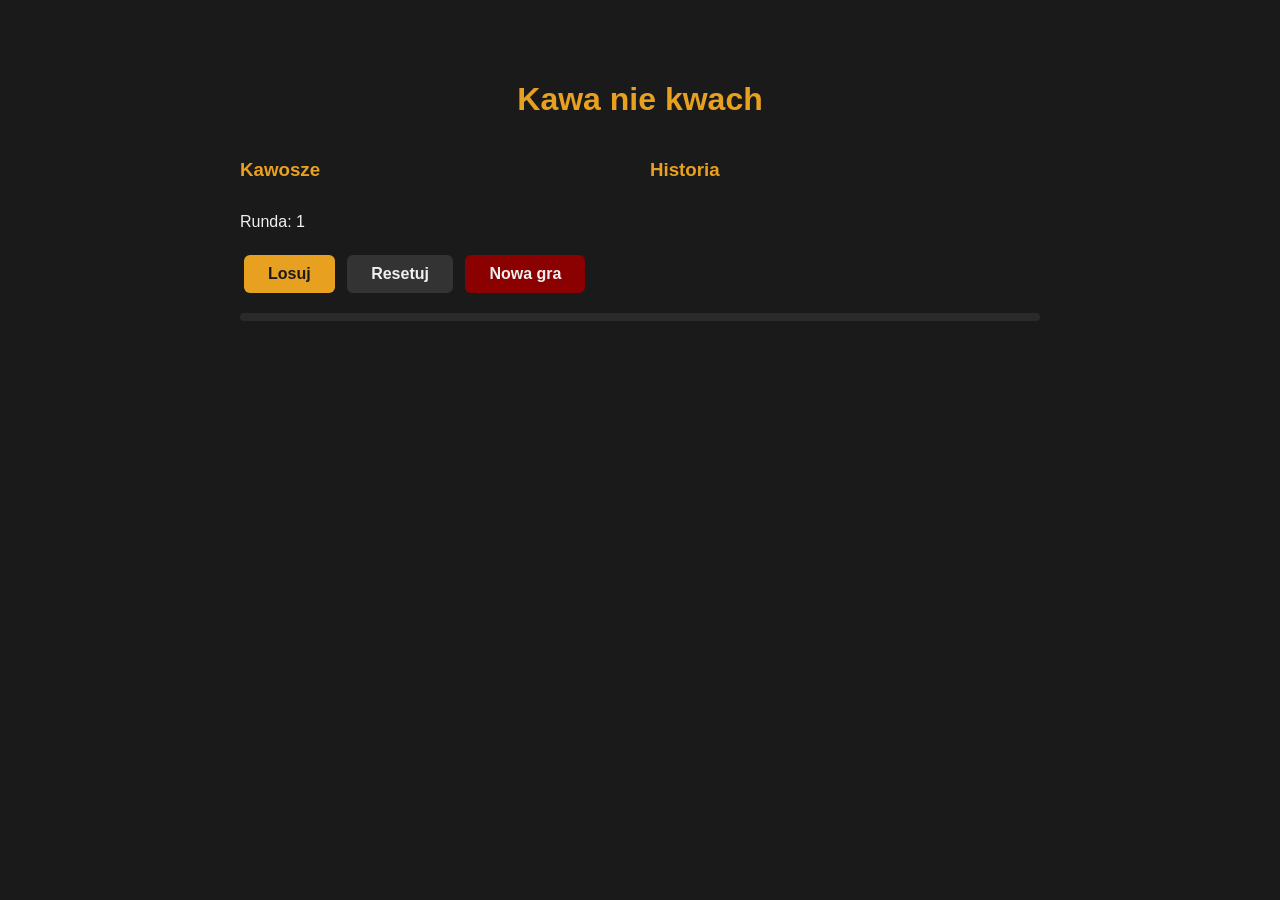
==== index.html @ 05e3873a "Add files via upload" ====
<!DOCTYPE html>
<html>

<head>
    <link rel="stylesheet" href="style.css">
    <title>Akcja kawowa</title>
</head>

<body>
    <h1>Kawa nie kwach</h1>
 <div id="kontener">
    <div>
        <h3>Kawosze</h3>
        <ul id="lista"></ul>
    </div>
    <div>
        <h3>Historia</h3>
        <div id="historia"></div>
    </div>
</div>
    <p id="runda">Runda: 1</p>
    <button id="losuj">Losuj</button>
    <button id="resetuj">Resetuj</button>
    <button id="nowa-gra">Nowa gra</button>
    <div id="pasek-container">
        <div id="pasek"></div>
    </div>
    <p id="wynik"></p>
    <script src="app.js"></script>
</body>

</html>
---- style.css ----
.wylosowany {
    color: gray;
    text-decoration: line-through;
}

body {
    background-color: #1a1a1a;
    color: #f0f0f0;
    font-family: Arial, sans-serif;
    max-width: 800px;
    margin: 40px auto;
    padding: 20px;
}

h1 {
    color: #e8a020;
    font-size: 2em;
    text-align: center;
}

ul {
    list-style: none;
    padding: 0;
}

li {
    padding: 8px 12px;
    margin: 4px 0;
    background-color: #2a2a2a;
    border-radius: 6px;
    display: flex;
    justify-content: space-between;
    align-items: center;
}

.wylosowany {
    color: #555;
    text-decoration: line-through;
}

button {
    padding: 10px 24px;
    margin: 8px 4px;
    border: none;
    border-radius: 6px;
    cursor: pointer;
    font-size: 1em;
    font-weight: bold;
}

#losuj {
    background-color: #e8a020;
    color: #1a1a1a;
}

#resetuj {
    background-color: #333;
    color: #f0f0f0;
}

#wynik {
    font-size: 1.8em;
    font-weight: bold;
    text-align: center;
    color: #e8a020;
    margin-top: 20px;
    min-height: 50px;
}

#pasek-container {
    background-color: #2a2a2a;
    border-radius: 6px;
    height: 8px;
    margin: 12px 0;
    overflow: hidden;
}

#pasek {
    height: 100%;
    width: 0%;
    background-color: #e8a020;
    transition: width 3s linear;
}

.urlop {
    color: #888;
    font-style: italic;
}

.btn-urlop {
    float: right;
    padding: 2px 8px;
    font-size: 0.8em;
    background-color: #333;
    color: #f0f0f0;
    border: none;
    border-radius: 4px;
    cursor: pointer;
}

#kontener {
    display: flex;
    gap: 20px;
    align-items: flex-start;
}

#kontener > div {
    flex: 1;
}

h3 {
    color: #e8a020;
    margin-bottom: 8px;
}

#nowa-gra {
    background-color: #8B0000;
    color: #f0f0f0;
}
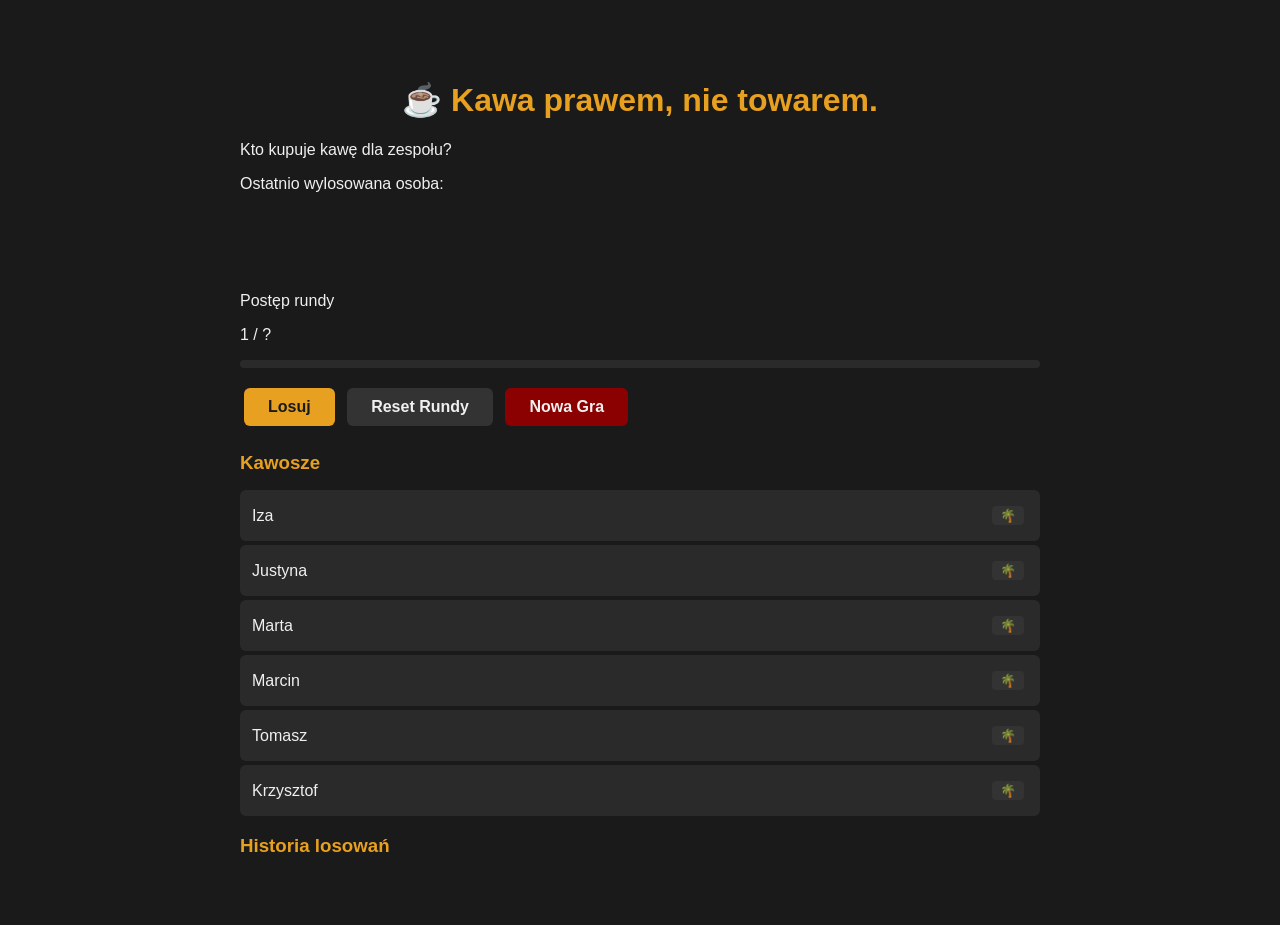
==== commit a25638c3: "Refactor index.html structure and content" ====
--- a/index.html
+++ b/index.html
@@ -1,32 +1,60 @@
 <!DOCTYPE html>
-<html>
-
+<html lang="pl">
 <head>
+    <meta charset="UTF-8">
+    <meta name="viewport" content="width=device-width, initial-scale=1.0">
     <link rel="stylesheet" href="style.css">
     <title>Akcja kawowa</title>
 </head>
+<body>
 
-<body>
-    <h1>Kawa nie kwach</h1>
- <div id="kontener">
-    <div>
-        <h3>Kawosze</h3>
-        <ul id="lista"></ul>
-    </div>
-    <div>
-        <h3>Historia</h3>
-        <div id="historia"></div>
-    </div>
-</div>
-    <p id="runda">Runda: 1</p>
-    <button id="losuj">Losuj</button>
-    <button id="resetuj">Resetuj</button>
-    <button id="nowa-gra">Nowa gra</button>
-    <div id="pasek-container">
-        <div id="pasek"></div>
-    </div>
-    <p id="wynik"></p>
+    <header>
+        <h1>☕ Kawa prawem, nie towarem.</h1>
+        <p>Kto kupuje kawę dla zespołu?</p>
+    </header>
+
+    <main>
+
+        <div id="gora">
+
+            <div class="karta" id="karta-wynik">
+                <p>Ostatnio wylosowana osoba:</p>
+                <div id="avatar"></div>
+                <p id="wynik"></p>
+            </div>
+
+            <div class="karta" id="karta-runda">
+                <p>Postęp rundy</p>
+                <p id="runda">1 / ?</p>
+                <div id="pasek-container">
+                    <div id="pasek"></div>
+                </div>
+            </div>
+
+        </div>
+
+        <div id="przyciski">
+            <button id="losuj">Losuj</button>
+            <button id="resetuj">Reset Rundy</button>
+            <button id="nowa-gra">Nowa Gra</button>
+        </div>
+
+        <div id="dol">
+
+            <div class="karta" id="karta-lista">
+                <h3>Kawosze</h3>
+                <ul id="lista"></ul>
+            </div>
+
+            <div class="karta" id="karta-historia">
+                <h3>Historia losowań</h3>
+                <div id="historia"></div>
+            </div>
+
+        </div>
+
+    </main>
+
     <script src="app.js"></script>
 </body>
-
-</html>+</html>
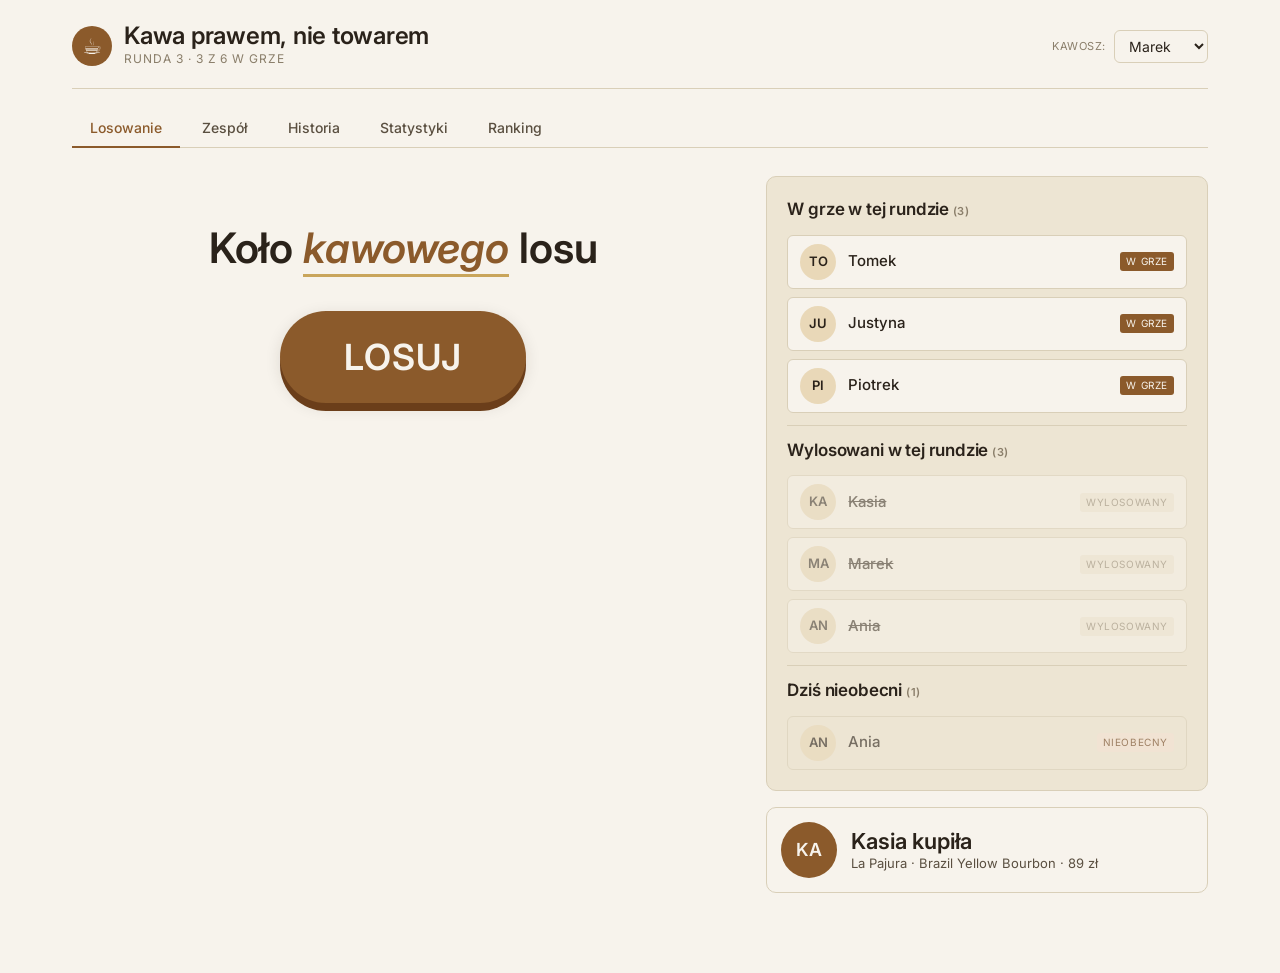
==== commit 300b1649: "zmiana nazwy pliku index." ====
--- a/index.html
+++ b/index.html
@@ -1,60 +1,21 @@
-<!DOCTYPE html>
-<html lang="pl">
-<head>
-    <meta charset="UTF-8">
-    <meta name="viewport" content="width=device-width, initial-scale=1.0">
-    <link rel="stylesheet" href="style.css">
-    <title>Akcja kawowa</title>
-</head>
-<body>
-
-    <header>
-        <h1>☕ Kawa prawem, nie towarem.</h1>
-        <p>Kto kupuje kawę dla zespołu?</p>
-    </header>
-
-    <main>
-
-        <div id="gora">
-
-            <div class="karta" id="karta-wynik">
-                <p>Ostatnio wylosowana osoba:</p>
-                <div id="avatar"></div>
-                <p id="wynik"></p>
-            </div>
-
-            <div class="karta" id="karta-runda">
-                <p>Postęp rundy</p>
-                <p id="runda">1 / ?</p>
-                <div id="pasek-container">
-                    <div id="pasek"></div>
-                </div>
-            </div>
-
-        </div>
-
-        <div id="przyciski">
-            <button id="losuj">Losuj</button>
-            <button id="resetuj">Reset Rundy</button>
-            <button id="nowa-gra">Nowa Gra</button>
-        </div>
-
-        <div id="dol">
-
-            <div class="karta" id="karta-lista">
-                <h3>Kawosze</h3>
-                <ul id="lista"></ul>
-            </div>
-
-            <div class="karta" id="karta-historia">
-                <h3>Historia losowań</h3>
-                <div id="historia"></div>
-            </div>
-
-        </div>
-
-    </main>
-
-    <script src="app.js"></script>
-</body>
-</html>
+<!DOCTYPE html>
+<html lang="pl">
+<head>
+<meta charset="UTF-8">
+<meta name="viewport" content="width=device-width, initial-scale=1">
+<title>Akcja Kawowa</title>
+<link rel="preconnect" href="https://fonts.googleapis.com">
+<link rel="preconnect" href="https://fonts.gstatic.com" crossorigin>
+<link href="https://fonts.googleapis.com/css2?family=Inter:wght@400;500;600;700&display=swap" rel="stylesheet">
+<link rel="stylesheet" href="style.css">
+</head>
+<body>
+  <div id="app" class="app">
+    <div style="padding:60px; text-align:center; color:var(--ink-soft)">ładuję...</div>
+  </div>
+  <script src="app.js"></script>
+</body>
+</html>
+
+<style id="__om-edit-overrides">
+</style>
--- a/style.css
+++ b/style.css
@@ -1,119 +1,592 @@
-.wylosowany {
-    color: gray;
-    text-decoration: line-through;
-}
-
-body {
-    background-color: #1a1a1a;
-    color: #f0f0f0;
-    font-family: Arial, sans-serif;
-    max-width: 800px;
-    margin: 40px auto;
-    padding: 20px;
-}
-
-h1 {
-    color: #e8a020;
-    font-size: 2em;
-    text-align: center;
-}
-
-ul {
-    list-style: none;
-    padding: 0;
-}
-
-li {
-    padding: 8px 12px;
-    margin: 4px 0;
-    background-color: #2a2a2a;
-    border-radius: 6px;
-    display: flex;
-    justify-content: space-between;
-    align-items: center;
-}
-
-.wylosowany {
-    color: #555;
-    text-decoration: line-through;
-}
-
-button {
-    padding: 10px 24px;
-    margin: 8px 4px;
-    border: none;
-    border-radius: 6px;
-    cursor: pointer;
-    font-size: 1em;
-    font-weight: bold;
-}
-
-#losuj {
-    background-color: #e8a020;
-    color: #1a1a1a;
-}
-
-#resetuj {
-    background-color: #333;
-    color: #f0f0f0;
-}
-
-#wynik {
-    font-size: 1.8em;
-    font-weight: bold;
-    text-align: center;
-    color: #e8a020;
-    margin-top: 20px;
-    min-height: 50px;
-}
-
-#pasek-container {
-    background-color: #2a2a2a;
-    border-radius: 6px;
-    height: 8px;
-    margin: 12px 0;
-    overflow: hidden;
-}
-
-#pasek {
-    height: 100%;
-    width: 0%;
-    background-color: #e8a020;
-    transition: width 3s linear;
-}
-
-.urlop {
-    color: #888;
-    font-style: italic;
-}
-
-.btn-urlop {
-    float: right;
-    padding: 2px 8px;
-    font-size: 0.8em;
-    background-color: #333;
-    color: #f0f0f0;
-    border: none;
-    border-radius: 4px;
-    cursor: pointer;
-}
-
-#kontener {
-    display: flex;
-    gap: 20px;
-    align-items: flex-start;
-}
-
-#kontener > div {
-    flex: 1;
-}
-
-h3 {
-    color: #e8a020;
-    margin-bottom: 8px;
-}
-
-#nowa-gra {
-    background-color: #8B0000;
-    color: #f0f0f0;
-}+/* ============================================================
+   AKCJA KAWOWA — style.css
+   Hi-fi: ciepły kawowy klimat, ale czytelny i biurowy.
+   Komentarze po polsku — możesz tu eksperymentować.
+   ============================================================ */
+
+/* ---------- 1. ZMIENNE (kolory, fonty) ---------- */
+/* Definiujemy raz, używamy wszędzie. Łatwo zmienić motyw. */
+:root {
+  /* paleta — ciepłe brązy + neutralne tła */
+  --paper:     #f7f3ec;   /* tło strony */
+  --paper-2:   #ede5d3;   /* tło kart */
+  --line:      #d9cfb8;   /* linie i obramowania */
+  --ink:       #2a221a;   /* główny tekst */
+  --ink-2:     #5a4f40;   /* drugorzędny tekst */
+  --ink-soft:  #8a7e6a;   /* podpisy, mono */
+  --coffee:    #8b5a2b;   /* akcent — espresso */
+  --coffee-2:  #6b3e1a;   /* ciemniejszy akcent */
+  --cream:     #e9d8b8;   /* miękki akcent */
+  --gold:      #c9a55b;   /* podkreślenia, medale */
+  --danger:    #b54b3a;   /* niebezpieczeństwo / out */
+
+  --shadow-1: 0 1px 2px rgba(42,34,26,0.08);
+  --shadow-2: 0 4px 16px rgba(42,34,26,0.12);
+  --shadow-3: 0 12px 40px rgba(42,34,26,0.18);
+  --radius:   10px;
+}
+
+/* ---------- 2. RESET I PODSTAWY ---------- */
+* { box-sizing: border-box; }
+html, body { margin: 0; padding: 0; }
+
+body {
+  font-family: 'Inter', system-ui, -apple-system, sans-serif;
+  font-size: 15px;
+  color: var(--ink);
+  background: var(--paper);
+  line-height: 1.5;
+  min-height: 100vh;
+}
+
+h1, h2, h3 { margin: 0; font-family: 'Inter', system-ui, sans-serif; font-weight: 600; letter-spacing: -0.01em; }
+h1 { font-size: 32px; }
+h2 { font-size: 22px; }
+h3 { font-size: 17px; }
+
+button { font-family: inherit; cursor: pointer; }
+
+/* ---------- 3. LAYOUT GŁÓWNY ---------- */
+.app {
+  max-width: 1200px;
+  margin: 0 auto;
+  padding: 24px 32px 80px;
+}
+
+/* nagłówek */
+.topbar {
+  display: flex;
+  justify-content: space-between;
+  align-items: center;
+  padding-bottom: 20px;
+  border-bottom: 1px solid var(--line);
+  margin-bottom: 20px;
+}
+.brand {
+  display: flex;
+  align-items: center;
+  gap: 12px;
+}
+.brand-logo {
+  width: 40px; height: 40px;
+  background: var(--coffee);
+  color: var(--paper);
+  border-radius: 50%;
+  display: flex; align-items: center; justify-content: center;
+  font-size: 22px;
+}
+.brand-text h1 { font-size: 24px; line-height: 1; }
+.brand-text .subtitle {
+  font-size: 12px;
+  color: var(--ink-soft);
+  text-transform: uppercase;
+  letter-spacing: 0.08em;
+  margin-top: 2px;
+}
+
+/* kto teraz korzysta — zamiast logowania */
+.who-am-i {
+  display: flex;
+  align-items: center;
+  gap: 8px;
+}
+.who-am-i select {
+  font-family: inherit;
+  font-size: 14px;
+  padding: 6px 10px;
+  border: 1px solid var(--line);
+  border-radius: 6px;
+  background: var(--paper);
+  color: var(--ink);
+}
+.who-am-i .label {
+  font-size: 11px;
+  color: var(--ink-soft);
+  text-transform: uppercase;
+  letter-spacing: 0.05em;
+}
+
+/* zakładki */
+.tabs {
+  display: flex;
+  gap: 4px;
+  border-bottom: 1px solid var(--line);
+  margin-bottom: 28px;
+}
+.tab {
+  padding: 10px 18px;
+  font-size: 14px;
+  font-weight: 500;
+  color: var(--ink-2);
+  background: transparent;
+  border: none;
+  border-bottom: 2px solid transparent;
+  margin-bottom: -1px;
+  cursor: pointer;
+  transition: color 0.15s, border-color 0.15s;
+}
+.tab:hover { color: var(--coffee); }
+.tab.active {
+  color: var(--coffee);
+  border-bottom-color: var(--coffee);
+}
+
+/* ---------- 4. KOMPONENTY OGÓLNE ---------- */
+.card {
+  background: var(--paper-2);
+  border: 1px solid var(--line);
+  border-radius: var(--radius);
+  padding: 20px;
+}
+.card-bare {
+  background: transparent;
+  border: 1px solid var(--line);
+  border-radius: var(--radius);
+  padding: 16px;
+}
+.mono {
+  font-family: 'Inter', system-ui, sans-serif;
+  font-size: 11px;
+  color: var(--ink-soft);
+  text-transform: uppercase;
+  letter-spacing: 0.06em;
+}
+.divider { height: 1px; background: var(--line); margin: 12px 0; border: none; }
+
+.btn {
+  display: inline-flex;
+  align-items: center;
+  gap: 8px;
+  padding: 10px 16px;
+  font-size: 14px;
+  font-weight: 500;
+  background: var(--paper);
+  color: var(--ink);
+  border: 1px solid var(--line);
+  border-radius: 8px;
+  transition: all 0.15s;
+}
+.btn:hover { border-color: var(--coffee); color: var(--coffee); }
+.btn-primary {
+  background: var(--coffee);
+  color: var(--paper);
+  border-color: var(--coffee);
+}
+.btn-primary:hover { background: var(--coffee-2); border-color: var(--coffee-2); color: var(--paper); }
+.btn-ghost { background: transparent; border-color: transparent; color: var(--ink-2); }
+.btn-ghost:hover { background: var(--paper-2); color: var(--ink); }
+
+.avatar {
+  width: 36px; height: 36px;
+  border-radius: 50%;
+  background: var(--cream);
+  color: var(--ink);
+  display: inline-flex; align-items: center; justify-content: center;
+  font-weight: 600; font-size: 13px;
+  flex-shrink: 0;
+}
+.avatar-lg { width: 56px; height: 56px; font-size: 18px; }
+.avatar-xl { width: 120px; height: 120px; font-size: 42px; box-shadow: var(--shadow-2); }
+
+.chip {
+  display: inline-flex;
+  align-items: center;
+  gap: 6px;
+  padding: 4px 10px;
+  background: var(--paper);
+  border: 1px solid var(--line);
+  border-radius: 16px;
+  font-size: 13px;
+}
+
+.badge {
+  font-size: 10px;
+  font-family: 'Inter', system-ui, sans-serif;
+  text-transform: uppercase;
+  letter-spacing: 0.06em;
+  padding: 2px 6px;
+  border-radius: 3px;
+  background: var(--cream);
+  color: var(--coffee-2);
+}
+.badge-out  { background: #efe7d8; color: var(--ink-soft); }
+.badge-ho   { background: #f4e3d4; color: var(--coffee-2); }
+.badge-game { background: var(--coffee); color: var(--paper); }
+
+/* ---------- 5. ZAKŁADKA: LOSOWANIE ---------- */
+.draw-stage {
+  display: grid;
+  grid-template-columns: 1.5fr 1fr;
+  gap: 32px;
+  align-items: start;
+}
+
+/* lewa kolumna — przycisk i animacja */
+.draw-main {
+  text-align: center;
+  padding: 40px 20px;
+  position: relative;
+}
+.draw-headline {
+  font-size: 42px;
+  font-family: 'Inter', system-ui, sans-serif;
+  font-weight: 600;
+  margin-bottom: 32px;
+  color: var(--ink);
+}
+.draw-headline em {
+  font-style: italic;
+  color: var(--coffee);
+  position: relative;
+  background-image: linear-gradient(var(--gold), var(--gold));
+  background-repeat: no-repeat;
+  background-position: 0 100%;
+  background-size: 0% 3px;
+  padding-bottom: 4px;
+  animation: drawUnderline 0.9s 0.3s ease-out forwards;
+}
+@keyframes drawUnderline {
+  to { background-size: 100% 3px; }
+}
+.btn-draw {
+  font-family: 'Inter', system-ui, sans-serif;
+  font-size: 36px;
+  font-weight: 600;
+  padding: 24px 64px;
+  background: var(--coffee);
+  color: var(--paper);
+  border: none;
+  border-radius: 100px;
+  box-shadow: 0 8px 0 var(--coffee-2), var(--shadow-2);
+  transition: all 0.1s;
+  letter-spacing: 0.02em;
+}
+.btn-draw:hover { transform: translateY(-2px); box-shadow: 0 10px 0 var(--coffee-2), var(--shadow-3); }
+.btn-draw:active { transform: translateY(6px); box-shadow: 0 2px 0 var(--coffee-2), var(--shadow-1); }
+.btn-draw:disabled { opacity: 0.5; cursor: not-allowed; }
+
+.draw-hint {
+  margin-top: 20px;
+  font-size: 13px;
+  color: var(--ink-soft);
+}
+
+/* reel — animacja */
+.reel {
+  position: relative;
+  height: 180px;
+  background: var(--paper-2);
+  border: 1px solid var(--line);
+  border-radius: var(--radius);
+  overflow: hidden;
+  display: flex;
+  align-items: center;
+  justify-content: center;
+}
+.reel-track {
+  display: flex;
+  gap: 60px;
+  align-items: center;
+  white-space: nowrap;
+  transition: transform 0.05s linear;
+}
+.reel-name {
+  font-family: 'Inter', system-ui, sans-serif;
+  font-size: 48px;
+  font-weight: 600;
+  color: var(--ink-2);
+  opacity: 0.4;
+}
+.reel-pointer-top, .reel-pointer-bottom {
+  position: absolute;
+  left: 50%;
+  transform: translateX(-50%);
+  width: 0; height: 0;
+  border-left: 12px solid transparent;
+  border-right: 12px solid transparent;
+}
+.reel-pointer-top    { top: -2px;    border-top:    14px solid var(--coffee); }
+.reel-pointer-bottom { bottom: -2px; border-bottom: 14px solid var(--coffee); }
+.reel-line {
+  position: absolute;
+  top: 0; bottom: 0; left: 50%;
+  width: 2px;
+  background: var(--coffee);
+  opacity: 0.3;
+}
+
+/* wynik */
+.result {
+  text-align: center;
+  padding: 40px 20px;
+  background: linear-gradient(180deg, var(--paper) 0%, var(--cream) 100%);
+  border-radius: var(--radius);
+  position: relative;
+  overflow: hidden;
+}
+.result-name {
+  font-family: 'Inter', system-ui, sans-serif;
+  font-size: 72px;
+  font-weight: 700;
+  margin: 16px 0 8px;
+  color: var(--coffee-2);
+}
+.result-tagline {
+  font-size: 18px;
+  color: var(--ink-2);
+  margin-bottom: 24px;
+}
+.result-meta {
+  display: flex;
+  gap: 12px;
+  justify-content: center;
+  flex-wrap: wrap;
+  margin-bottom: 24px;
+}
+.result-gif {
+  width: 280px; height: 200px;
+  margin: 0 auto 24px;
+  border-radius: var(--radius);
+  background: var(--paper-2);
+  display: flex; align-items: center; justify-content: center;
+  overflow: hidden;
+  border: 1px solid var(--line);
+}
+.result-gif img { width: 100%; height: 100%; object-fit: cover; }
+.result-actions { display: flex; gap: 12px; justify-content: center; flex-wrap: wrap; }
+
+/* prawa kolumna — info o rundzie */
+.round-info { display: flex; flex-direction: column; gap: 16px; }
+.round-info h3 { margin-bottom: 12px; }
+.member-list { display: flex; flex-direction: column; gap: 8px; }
+.member-row {
+  display: flex; align-items: center; gap: 12px;
+  padding: 8px 12px;
+  background: var(--paper);
+  border-radius: 6px;
+  border: 1px solid var(--line);
+}
+.member-row.is-out  { opacity: 0.5; }
+.member-row.is-ho   { opacity: 0.6; background: var(--paper-2); }
+.member-row .name   { flex: 1; font-weight: 500; }
+.member-row.is-out .name { text-decoration: line-through; }
+
+.last-result {
+  display: flex; align-items: center; gap: 14px;
+  padding: 14px;
+  background: var(--paper);
+  border-radius: var(--radius);
+  border: 1px solid var(--line);
+}
+.last-result .info { line-height: 1.3; }
+.last-result .who  { font-family: 'Inter', system-ui, sans-serif; font-size: 22px; font-weight: 600; }
+
+/* ---------- 6. TABELE ---------- */
+table.data {
+  width: 100%;
+  border-collapse: collapse;
+  font-size: 14px;
+}
+table.data th {
+  text-align: left;
+  padding: 10px 12px;
+  font-size: 11px;
+  font-family: 'Inter', system-ui, sans-serif;
+  color: var(--ink-soft);
+  text-transform: uppercase;
+  letter-spacing: 0.06em;
+  border-bottom: 1px solid var(--line);
+}
+table.data td {
+  padding: 12px;
+  border-bottom: 1px solid var(--line);
+  vertical-align: middle;
+}
+table.data tr:hover { background: var(--paper-2); }
+
+/* ---------- 7. RANKING ---------- */
+.ranking-top {
+  display: grid;
+  grid-template-columns: repeat(3, 1fr);
+  gap: 16px;
+  margin-bottom: 32px;
+}
+.rank-card {
+  background: var(--paper-2);
+  border: 1px solid var(--line);
+  border-radius: var(--radius);
+  overflow: hidden;
+  position: relative;
+  transition: transform 0.15s, box-shadow 0.15s;
+}
+.rank-card:hover { transform: translateY(-2px); box-shadow: var(--shadow-2); }
+.rank-card.top1 { border-color: var(--gold); }
+.rank-card .photo {
+  aspect-ratio: 4/3;
+  background: var(--cream);
+  display: flex; align-items: center; justify-content: center;
+  color: var(--ink-soft);
+  font-size: 12px;
+  border-bottom: 1px solid var(--line);
+}
+.rank-card .photo img { width: 100%; height: 100%; object-fit: cover; }
+.rank-card .body { padding: 14px; }
+.rank-card .header {
+  display: flex; justify-content: space-between; align-items: baseline;
+  margin-bottom: 4px;
+}
+.rank-card .rank-num {
+  font-family: 'Inter', system-ui, sans-serif;
+  font-size: 28px;
+  font-weight: 700;
+  color: var(--coffee);
+}
+.rank-card .score {
+  font-family: 'Inter', system-ui, sans-serif;
+  font-size: 32px;
+  font-weight: 600;
+}
+.rank-card .brand {
+  font-size: 17px; font-weight: 600;
+  color: var(--ink);
+}
+.rank-card .variety {
+  font-size: 13px;
+  color: var(--ink-2);
+  font-style: italic;
+}
+.rank-card .meta {
+  margin-top: 8px;
+  padding-top: 8px;
+  border-top: 1px solid var(--line);
+  font-size: 12px;
+  color: var(--ink-soft);
+}
+.rank-list { display: flex; flex-direction: column; gap: 6px; }
+.rank-row {
+  display: flex; align-items: center; gap: 14px;
+  padding: 10px 14px;
+  background: var(--paper-2);
+  border: 1px solid var(--line);
+  border-radius: 8px;
+}
+.rank-row .num { font-family: 'Inter', system-ui, sans-serif; font-size: 20px; font-weight: 600; width: 36px; color: var(--ink-soft); }
+.rank-row .thumb { width: 48px; height: 48px; background: var(--cream); border-radius: 6px; flex-shrink: 0; overflow: hidden; }
+.rank-row .thumb img { width: 100%; height: 100%; object-fit: cover; }
+.rank-row .text { flex: 1; }
+.rank-row .text .b { font-weight: 600; }
+.rank-row .text .v { color: var(--ink-2); font-size: 13px; }
+
+/* ---------- 8. STATYSTYKI ---------- */
+.kpi-grid {
+  display: grid;
+  grid-template-columns: repeat(4, 1fr);
+  gap: 14px;
+  margin-bottom: 28px;
+}
+.kpi {
+  background: var(--paper-2);
+  border: 1px solid var(--line);
+  border-radius: var(--radius);
+  padding: 16px;
+}
+.kpi .label {
+  font-family: 'Inter', system-ui, sans-serif;
+  font-size: 11px;
+  color: var(--ink-soft);
+  text-transform: uppercase;
+  letter-spacing: 0.06em;
+}
+.kpi .value {
+  font-family: 'Inter', system-ui, sans-serif;
+  font-size: 36px;
+  font-weight: 700;
+  color: var(--ink);
+  line-height: 1;
+  margin: 6px 0;
+}
+.kpi.accent .value { color: var(--coffee); }
+.kpi .sub {
+  font-size: 12px;
+  color: var(--ink-soft);
+}
+
+.bar {
+  display: flex; align-items: center; gap: 12px; margin-bottom: 10px;
+}
+.bar .name { width: 90px; font-size: 14px; }
+.bar .track { flex: 1; height: 22px; background: var(--paper); border: 1px solid var(--line); border-radius: 4px; overflow: hidden; }
+.bar .fill { height: 100%; background: var(--coffee); border-right: 1px solid var(--coffee-2); }
+.bar .num { width: 32px; text-align: right; font-family: 'Inter', system-ui, sans-serif; font-size: 13px; color: var(--ink-2); }
+
+/* ---------- 9. HISTORIA ---------- */
+.history-section { margin-bottom: 28px; }
+.history-section .label {
+  font-family: 'Inter', system-ui, sans-serif;
+  font-size: 11px;
+  color: var(--ink-soft);
+  text-transform: uppercase;
+  letter-spacing: 0.06em;
+  margin-bottom: 8px;
+}
+.history-row {
+  display: flex; align-items: center; gap: 14px;
+  padding: 12px 16px;
+  background: var(--paper-2);
+  border: 1px solid var(--line);
+  border-radius: 8px;
+  margin-bottom: 6px;
+}
+.history-row .date    { font-family: 'Inter', system-ui, sans-serif; font-size: 12px; color: var(--ink-soft); width: 80px; }
+.history-row .who     { width: 90px; font-weight: 500; }
+.history-row .what    { flex: 1; color: var(--ink-2); font-size: 14px; }
+.history-row .price   { width: 70px; text-align: right; }
+.history-row .score   { width: 50px; text-align: right; font-family: 'Inter', system-ui, sans-serif; font-size: 18px; font-weight: 600; }
+.history-row.is-completed { opacity: 0.7; }
+
+.round-banner {
+  background: var(--paper-2);
+  border: 1px dashed var(--coffee);
+  border-radius: var(--radius);
+  padding: 16px 20px;
+  text-align: center;
+  color: var(--ink-2);
+  margin-bottom: 12px;
+}
+
+/* ---------- 10. STAN PUSTY / NOTYFIKACJA ---------- */
+.notice {
+  padding: 12px 16px;
+  background: var(--cream);
+  border: 1px solid var(--gold);
+  border-radius: 8px;
+  font-size: 14px;
+  color: var(--coffee-2);
+  margin-bottom: 16px;
+}
+
+/* ---------- 11. RESPONSIVE ---------- */
+@media (max-width: 900px) {
+  .draw-stage { grid-template-columns: 1fr; }
+  .ranking-top { grid-template-columns: 1fr; }
+  .kpi-grid { grid-template-columns: repeat(2, 1fr); }
+}
+
+/* ---------- 12. ANIMACJE ---------- */
+@keyframes fadeIn  { from { opacity: 0; transform: translateY(8px); } to { opacity: 1; transform: none; } }
+.fade-in { animation: fadeIn 0.3s ease-out; }
+
+@keyframes pop { 0% { transform: scale(0.8); } 60% { transform: scale(1.08); } 100% { transform: scale(1); } }
+.pop { animation: pop 0.4s ease-out; }
+
+/* konfetti — proste paski */
+.confetti {
+  position: absolute;
+  width: 8px; height: 14px;
+  top: -20px;
+  pointer-events: none;
+  animation: fall 1.4s ease-in forwards;
+}
+@keyframes fall {
+  to { transform: translateY(400px) rotate(720deg); opacity: 0; }
+}
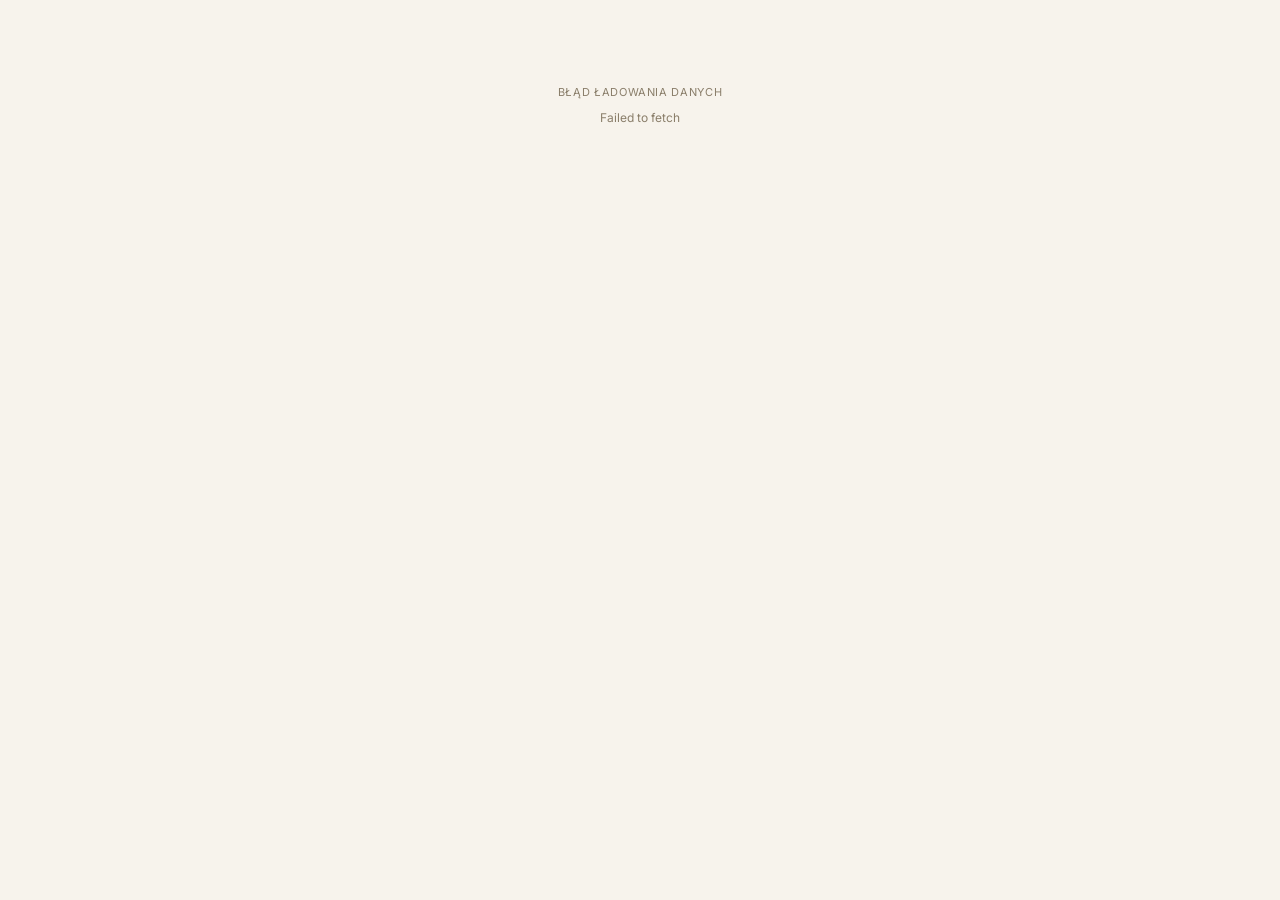
==== commit bd25072d: "feat: logo SVG, płeć uczestnika, nowa runda, poprawki UX" ====
--- a/index.html
+++ b/index.html
@@ -4,6 +4,7 @@
 <meta charset="UTF-8">
 <meta name="viewport" content="width=device-width, initial-scale=1">
 <title>Akcja Kawowa</title>
+<link rel="icon" type="image/svg+xml" href="mark-6a.svg">
 <link rel="preconnect" href="https://fonts.googleapis.com">
 <link rel="preconnect" href="https://fonts.gstatic.com" crossorigin>
 <link href="https://fonts.googleapis.com/css2?family=Inter:wght@400;500;600;700&display=swap" rel="stylesheet">
--- a/style.css
+++ b/style.css
@@ -1,11 +1,9 @@
 /* ============================================================
    AKCJA KAWOWA — style.css
-   Hi-fi: ciepły kawowy klimat, ale czytelny i biurowy.
-   Komentarze po polsku — możesz tu eksperymentować.
+   Komentarze po polsku
    ============================================================ */
 
-/* ---------- 1. ZMIENNE (kolory, fonty) ---------- */
-/* Definiujemy raz, używamy wszędzie. Łatwo zmienić motyw. */
+/* ZMIENNE (kolory, fonty) */
 :root {
   /* paleta — ciepłe brązy + neutralne tła */
   --paper:     #f7f3ec;   /* tło strony */
@@ -26,7 +24,7 @@
   --radius:   10px;
 }
 
-/* ---------- 2. RESET I PODSTAWY ---------- */
+/* RESET I PODSTAWY */
 * { box-sizing: border-box; }
 html, body { margin: 0; padding: 0; }
 
@@ -46,7 +44,7 @@
 
 button { font-family: inherit; cursor: pointer; }
 
-/* ---------- 3. LAYOUT GŁÓWNY ---------- */
+/* LAYOUT GŁÓWNY */
 .app {
   max-width: 1200px;
   margin: 0 auto;
@@ -67,16 +65,7 @@
   align-items: center;
   gap: 12px;
 }
-.brand-logo {
-  width: 40px; height: 40px;
-  background: var(--coffee);
-  color: var(--paper);
-  border-radius: 50%;
-  display: flex; align-items: center; justify-content: center;
-  font-size: 22px;
-}
-.brand-text h1 { font-size: 24px; line-height: 1; }
-.brand-text .subtitle {
+.brand .subtitle {
   font-size: 12px;
   color: var(--ink-soft);
   text-transform: uppercase;
@@ -131,7 +120,7 @@
   border-bottom-color: var(--coffee);
 }
 
-/* ---------- 4. KOMPONENTY OGÓLNE ---------- */
+/* KOMPONENTY OGÓLNE */
 .card {
   background: var(--paper-2);
   border: 1px solid var(--line);
@@ -175,6 +164,14 @@
 .btn-primary:hover { background: var(--coffee-2); border-color: var(--coffee-2); color: var(--paper); }
 .btn-ghost { background: transparent; border-color: transparent; color: var(--ink-2); }
 .btn-ghost:hover { background: var(--paper-2); color: var(--ink); }
+.btn-primary-disabled {
+  background: var(--paper-2);
+  color: var(--ink-soft);
+  border-color: var(--line);
+  cursor: not-allowed;
+  opacity: 0.7;
+}
+.btn-primary-disabled:hover { background: var(--paper-2); border-color: var(--line); color: var(--ink-soft); }
 
 .avatar {
   width: 36px; height: 36px;
@@ -213,7 +210,7 @@
 .badge-ho   { background: #f4e3d4; color: var(--coffee-2); }
 .badge-game { background: var(--coffee); color: var(--paper); }
 
-/* ---------- 5. ZAKŁADKA: LOSOWANIE ---------- */
+/* ZAKŁADKA: LOSOWANIE */
 .draw-stage {
   display: grid;
   grid-template-columns: 1.5fr 1fr;
@@ -226,27 +223,6 @@
   text-align: center;
   padding: 40px 20px;
   position: relative;
-}
-.draw-headline {
-  font-size: 42px;
-  font-family: 'Inter', system-ui, sans-serif;
-  font-weight: 600;
-  margin-bottom: 32px;
-  color: var(--ink);
-}
-.draw-headline em {
-  font-style: italic;
-  color: var(--coffee);
-  position: relative;
-  background-image: linear-gradient(var(--gold), var(--gold));
-  background-repeat: no-repeat;
-  background-position: 0 100%;
-  background-size: 0% 3px;
-  padding-bottom: 4px;
-  animation: drawUnderline 0.9s 0.3s ease-out forwards;
-}
-@keyframes drawUnderline {
-  to { background-size: 100% 3px; }
 }
 .btn-draw {
   font-family: 'Inter', system-ui, sans-serif;
@@ -381,7 +357,7 @@
 .last-result .info { line-height: 1.3; }
 .last-result .who  { font-family: 'Inter', system-ui, sans-serif; font-size: 22px; font-weight: 600; }
 
-/* ---------- 6. TABELE ---------- */
+/* 6. TABELE */
 table.data {
   width: 100%;
   border-collapse: collapse;
@@ -404,7 +380,7 @@
 }
 table.data tr:hover { background: var(--paper-2); }
 
-/* ---------- 7. RANKING ---------- */
+/* 7. RANKING */
 .ranking-top {
   display: grid;
   grid-template-columns: repeat(3, 1fr);
@@ -477,7 +453,7 @@
 .rank-row .text .b { font-weight: 600; }
 .rank-row .text .v { color: var(--ink-2); font-size: 13px; }
 
-/* ---------- 8. STATYSTYKI ---------- */
+/* 8. STATYSTYKI */
 .kpi-grid {
   display: grid;
   grid-template-columns: repeat(4, 1fr);
@@ -519,7 +495,7 @@
 .bar .fill { height: 100%; background: var(--coffee); border-right: 1px solid var(--coffee-2); }
 .bar .num { width: 32px; text-align: right; font-family: 'Inter', system-ui, sans-serif; font-size: 13px; color: var(--ink-2); }
 
-/* ---------- 9. HISTORIA ---------- */
+/* 9. HISTORIA */
 .history-section { margin-bottom: 28px; }
 .history-section .label {
   font-family: 'Inter', system-ui, sans-serif;
@@ -554,7 +530,7 @@
   margin-bottom: 12px;
 }
 
-/* ---------- 10. STAN PUSTY / NOTYFIKACJA ---------- */
+/* 10. STAN PUSTY / NOTYFIKACJA */
 .notice {
   padding: 12px 16px;
   background: var(--cream);
@@ -565,14 +541,14 @@
   margin-bottom: 16px;
 }
 
-/* ---------- 11. RESPONSIVE ---------- */
+/* 11. RESPONSIVE */
 @media (max-width: 900px) {
   .draw-stage { grid-template-columns: 1fr; }
   .ranking-top { grid-template-columns: 1fr; }
   .kpi-grid { grid-template-columns: repeat(2, 1fr); }
 }
 
-/* ---------- 12. ANIMACJE ---------- */
+/* 12. ANIMACJE */
 @keyframes fadeIn  { from { opacity: 0; transform: translateY(8px); } to { opacity: 1; transform: none; } }
 .fade-in { animation: fadeIn 0.3s ease-out; }
 
@@ -590,3 +566,205 @@
 @keyframes fall {
   to { transform: translateY(400px) rotate(720deg); opacity: 0; }
 }
+
+/* Ekran wyboru osoby */
+.whoami-screen {
+  display: flex;
+  flex-direction: column;
+  align-items: center;
+  justify-content: center;
+  min-height: 80vh;
+  text-align: center;
+}
+ 
+.whoami-list {
+  display: flex;
+  flex-wrap: wrap;
+  gap: 12px;
+  justify-content: center;
+  max-width: 400px;
+}
+ 
+.whoami-btn {
+  display: flex;
+  flex-direction: column;
+  align-items: center;
+  gap: 8px;
+  padding: 16px 20px;
+  background: var(--surface);
+  border: 1.5px solid var(--border);
+  border-radius: 12px;
+  cursor: pointer;
+  font-size: 14px;
+  font-family: inherit;
+  transition: border-color 0.15s, transform 0.1s;
+}
+ 
+.whoami-btn:hover {
+  border-color: var(--coffee);
+  transform: translateY(-2px);
+}
+ 
+/* --- Modal --- */
+.modal-overlay {
+  position: fixed;
+  inset: 0;
+  background: rgba(0,0,0,0.4);
+  display: flex;
+  align-items: center;
+  justify-content: center;
+  z-index: 100;
+  backdrop-filter: blur(2px);
+}
+ 
+.modal {
+  background: var(--paper);
+  border-radius: 16px;
+  width: min(480px, 94vw);
+  box-shadow: 0 20px 60px rgba(0,0,0,0.2);
+  overflow: hidden;
+}
+ 
+.modal-header {
+  display: flex;
+  justify-content: space-between;
+  align-items: center;
+  padding: 20px 24px 16px;
+  border-bottom: 1px solid var(--border);
+}
+ 
+.modal-header h3 {
+  margin: 0;
+  font-size: 16px;
+}
+ 
+.modal-body {
+  padding: 20px 24px;
+  display: flex;
+  flex-direction: column;
+  gap: 4px;
+}
+ 
+.modal-footer {
+  display: flex;
+  gap: 8px;
+  justify-content: flex-end;
+  padding: 16px 24px;
+  border-top: 1px solid var(--border);
+}
+ 
+.field-label {
+  font-size: 12px;
+  font-weight: 600;
+  color: var(--ink-soft);
+  margin-top: 8px;
+  text-transform: uppercase;
+  letter-spacing: 0.04em;
+}
+ 
+.field-input {
+  padding: 8px 12px;
+  border: 1.5px solid var(--border);
+  border-radius: 8px;
+  font-size: 14px;
+  font-family: inherit;
+  background: var(--surface);
+  color: var(--ink);
+  outline: none;
+  transition: border-color 0.15s;
+}
+ 
+.field-input:focus {
+  border-color: var(--coffee);
+}
+ 
+/* --- Score picker --- */
+.score-picker {
+  display: flex;
+  gap: 6px;
+  justify-content: center;
+  flex-wrap: wrap;
+}
+ 
+.score-btn {
+  width: 40px;
+  height: 40px;
+  border-radius: 8px;
+  border: 1.5px solid var(--border);
+  background: var(--surface);
+  font-size: 15px;
+  font-weight: 600;
+  font-family: inherit;
+  cursor: pointer;
+  transition: all 0.1s;
+}
+ 
+.score-btn:hover {
+  border-color: var(--coffee);
+  color: var(--coffee);
+}
+ 
+.score-btn.active {
+  background: var(--coffee);
+  border-color: var(--coffee);
+  color: white;
+}
+
+/*presence toggle */
+.presence-toggle {
+  display: inline-flex;
+  border: 1px solid var(--ink-3, #ccc);
+  border-radius: 6px;
+  overflow: hidden;
+}
+
+.presence-btn {
+  padding: 4px 10px;
+  font-size: 12px;
+  font-family: inherit;
+  border: none;
+  background: transparent;
+  color: var(--ink-2, #666);
+  cursor: pointer;
+  transition: background 0.15s, color 0.15s;
+  white-space: nowrap;
+}
+
+.presence-btn:hover {
+  background: var(--ink-4, #f0f0f0);
+}
+
+.presence-btn.active-here {
+  background: #d4edda;
+  color: #276135;
+  font-weight: 600;
+}
+
+.presence-btn.active-off {
+  background: #fde8e8;
+  color: #a82020;
+  font-weight: 600;
+}
+
+/* separator między przyciskami */
+.presence-btn + .presence-btn {
+  border-left: 1px solid var(--ink-3, #ccc);
+}
+
+/* btn-deactivate */
+.btn-deactivate {
+  background: none;
+  border: none;
+  color: var(--ink-3, #bbb);
+  font-size: 14px;
+  cursor: pointer;
+  padding: 4px 6px;
+  border-radius: 4px;
+  transition: color 0.15s, background 0.15s;
+  line-height: 1;
+}
+
+.btn-deactivate:hover {
+  color: #a82020;
+  background: #fde8e8;
+}
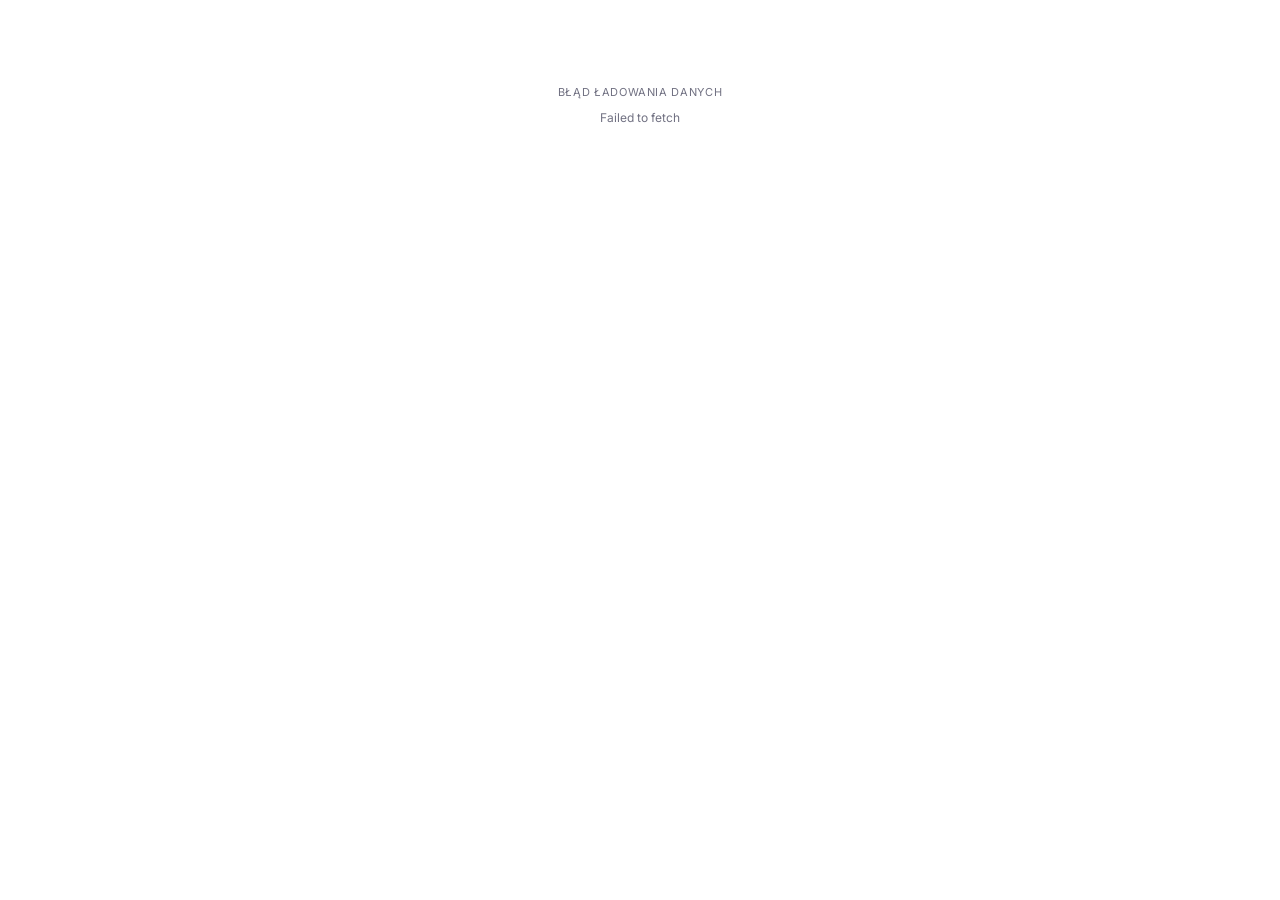
==== commit 3464e808: "Add cache-busting version param to app.js script tag Prevents browsers from serving a stale cached a" ====
--- a/index.html
+++ b/index.html
@@ -14,7 +14,8 @@
   <div id="app" class="app">
     <div style="padding:60px; text-align:center; color:var(--ink-soft)">ładuję...</div>
   </div>
-  <script src="app.js"></script>
+  <!-- v param bumpnąć przy każdej zmianie app.js, żeby ominąć cache przeglądarki -->
+  <script src="app.js?v=20260721"></script>
 </body>
 </html>
 
--- a/style.css
+++ b/style.css
@@ -5,22 +5,25 @@
 
 /* ZMIENNE (kolory, fonty) */
 :root {
-  /* paleta — ciepłe brązy + neutralne tła */
-  --paper:     #f7f3ec;   /* tło strony */
-  --paper-2:   #ede5d3;   /* tło kart */
-  --line:      #d9cfb8;   /* linie i obramowania */
-  --ink:       #2a221a;   /* główny tekst */
-  --ink-2:     #5a4f40;   /* drugorzędny tekst */
-  --ink-soft:  #8a7e6a;   /* podpisy, mono */
-  --coffee:    #8b5a2b;   /* akcent — espresso */
-  --coffee-2:  #6b3e1a;   /* ciemniejszy akcent */
-  --cream:     #e9d8b8;   /* miękki akcent */
-  --gold:      #c9a55b;   /* podkreślenia, medale */
-  --danger:    #b54b3a;   /* niebezpieczeństwo / out */
-
-  --shadow-1: 0 1px 2px rgba(42,34,26,0.08);
-  --shadow-2: 0 4px 16px rgba(42,34,26,0.12);
-  --shadow-3: 0 12px 40px rgba(42,34,26,0.18);
+  /* paleta — neutralna, czysta (light mode) */
+  --paper:      #ffffff;            /* tło strony         ← background */
+  --paper-2:    #eef0f5;            /* tło kart           ← secondary */
+  --line:       rgba(0,0,0,0.1);    /* linie i obramowania ← border */
+  --ink:        #1b1b1f;            /* główny tekst       ← foreground */
+  --ink-2:      #717182;            /* drugorzędny tekst  ← muted-foreground */
+  --ink-soft:   #717182;            /* podpisy, mono      ← muted-foreground */
+  --coffee:     #030213;            /* akcent główny      ← primary */
+  --coffee-2:   #000000;            /* ciemniejszy akcent ← primary dark */
+  --cream:      #e9ebef;            /* miękki akcent      ← accent */
+  --gold:       rgba(3,2,19,0.3);   /* wyróżnienia        ← border emphasis */
+  --danger:     #d4183d;            /* błąd / out         ← destructive */
+  --surface:    #f3f3f5;            /* tło inputów        ← input-background */
+  --border:     rgba(0,0,0,0.1);    /* alias --line       ← border */
+  --muted:      #ececf0;
+
+  --shadow-1: 0 1px 2px rgba(0,0,0,0.06);
+  --shadow-2: 0 4px 16px rgba(0,0,0,0.08);
+  --shadow-3: 0 12px 40px rgba(0,0,0,0.12);
   --radius:   10px;
 }
 
@@ -162,6 +165,7 @@
   border-color: var(--coffee);
 }
 .btn-primary:hover { background: var(--coffee-2); border-color: var(--coffee-2); color: var(--paper); }
+.btn-primary:disabled { opacity: 0.45; cursor: not-allowed; }
 .btn-ghost { background: transparent; border-color: transparent; color: var(--ink-2); }
 .btn-ghost:hover { background: var(--paper-2); color: var(--ink); }
 .btn-primary-disabled {
@@ -206,8 +210,8 @@
   background: var(--cream);
   color: var(--coffee-2);
 }
-.badge-out  { background: #efe7d8; color: var(--ink-soft); }
-.badge-ho   { background: #f4e3d4; color: var(--coffee-2); }
+.badge-out  { background: var(--muted); color: var(--ink-soft); }
+.badge-ho   { background: #fde8e8; color: #a82020; }
 .badge-game { background: var(--coffee); color: var(--paper); }
 
 /* ZAKŁADKA: LOSOWANIE */
@@ -233,7 +237,7 @@
   color: var(--paper);
   border: none;
   border-radius: 100px;
-  box-shadow: 0 8px 0 var(--coffee-2), var(--shadow-2);
+  box-shadow: var(--shadow-1);
   transition: all 0.1s;
   letter-spacing: 0.02em;
 }
@@ -245,6 +249,57 @@
   margin-top: 20px;
   font-size: 13px;
   color: var(--ink-soft);
+}
+
+/* karta "Twoja kolej" */
+.my-turn-card {
+  background: linear-gradient(160deg, var(--cream) 0%, var(--paper-2) 100%);
+  border: 1.5px solid var(--gold);
+  border-radius: var(--radius);
+  padding: 32px 28px;
+  text-align: center;
+}
+.my-turn-headline {
+  font-size: 38px;
+  font-weight: 700;
+  color: var(--coffee-2);
+  margin: 12px 0 8px;
+  line-height: 1.15;
+}
+.my-turn-headline em { font-style: italic; }
+.my-turn-sub {
+  font-size: 14px;
+  color: var(--ink-soft);
+  margin-bottom: 28px;
+}
+.my-turn-btn {
+  font-size: 17px !important;
+  padding: 14px 32px !important;
+  border-radius: 100px !important;
+  box-shadow: 0 4px 0 var(--coffee-2), var(--shadow-1);
+}
+.my-turn-secondary {
+  margin-top: 14px;
+  display: flex;
+  gap: 8px;
+  justify-content: center;
+  flex-wrap: wrap;
+}
+.my-turn-ghost {
+  font-size: 13px;
+  padding: 7px 14px;
+  text-decoration: none;
+  border-radius: 8px;
+  color: var(--ink-2);
+  border: 1px solid var(--line);
+  background: transparent;
+}
+.my-turn-ghost:hover { background: var(--paper-2); color: var(--ink); border-color: var(--coffee); }
+.my-turn-footer {
+  margin-top: 24px;
+  font-size: 10px;
+  color: var(--ink-soft);
+  letter-spacing: 0.08em;
 }
 
 /* reel — animacja */
@@ -343,19 +398,51 @@
   border: 1px solid var(--line);
 }
 .member-row.is-out  { opacity: 0.5; }
-.member-row.is-ho   { opacity: 0.6; background: var(--paper-2); }
+.member-row.is-ho   { opacity: 0.6; }
 .member-row .name   { flex: 1; font-weight: 500; }
 .member-row.is-out .name { text-decoration: line-through; }
-
-.last-result {
-  display: flex; align-items: center; gap: 14px;
-  padding: 14px;
+.member-row.drawn-row { opacity: 0.85; }
+.drawn-thumb {
+  width: 36px;
+  height: 36px;
+  flex-shrink: 0;
+  border-radius: 50%;
+  background: var(--cream);
+  overflow: hidden;
+  display: flex;
+  align-items: center;
+  justify-content: center;
+  font-weight: 600;
+  font-size: 13px;
+  color: var(--ink);
+}
+.drawn-thumb img { width: 100%; height: 100%; object-fit: cover; }
+.drawn-info { flex: 1; display: flex; flex-direction: column; gap: 2px; }
+
+.last-drawn-card {
   background: var(--paper);
+  border: 1px solid var(--line);
   border-radius: var(--radius);
-  border: 1px solid var(--line);
-}
-.last-result .info { line-height: 1.3; }
-.last-result .who  { font-family: 'Inter', system-ui, sans-serif; font-size: 22px; font-weight: 600; }
+  padding: 16px 20px;
+}
+.last-drawn-body {
+  display: flex;
+  align-items: center;
+  gap: 14px;
+}
+.last-drawn-info {
+  line-height: 1.3;
+}
+.last-drawn-name {
+  font-size: 20px;
+  font-weight: 600;
+  margin-bottom: 8px;
+}
+.last-drawn-meta {
+  display: flex;
+  gap: 8px;
+  flex-wrap: wrap;
+}
 
 /* 6. TABELE */
 table.data {
@@ -519,6 +606,7 @@
 .history-row .price   { width: 70px; text-align: right; }
 .history-row .score   { width: 50px; text-align: right; font-family: 'Inter', system-ui, sans-serif; font-size: 18px; font-weight: 600; }
 .history-row.is-completed { opacity: 0.7; }
+.history-row .empty  { font-size: 15px; font-weight: 400; color: var(--ink-soft); }
 
 .round-banner {
   background: var(--paper-2);
@@ -751,6 +839,50 @@
   border-left: 1px solid var(--ink-3, #ccc);
 }
 
+/* TOOLTIP */
+.tooltip-wrap {
+  position: relative;
+  display: inline-block;
+}
+
+.tooltip-wrap[data-tooltip]::before {
+  content: attr(data-tooltip);
+  position: absolute;
+  bottom: calc(100% + 8px);
+  left: 50%;
+  transform: translateX(-50%);
+  background: var(--ink);
+  color: var(--paper);
+  font-size: 12px;
+  line-height: 1.4;
+  padding: 6px 12px;
+  border-radius: 6px;
+  white-space: nowrap;
+  pointer-events: none;
+  opacity: 0;
+  transition: opacity 0.15s;
+  z-index: 20;
+}
+
+.tooltip-wrap[data-tooltip]::after {
+  content: '';
+  position: absolute;
+  bottom: calc(100% + 2px);
+  left: 50%;
+  transform: translateX(-50%);
+  border: 5px solid transparent;
+  border-top-color: var(--ink);
+  pointer-events: none;
+  opacity: 0;
+  transition: opacity 0.15s;
+  z-index: 20;
+}
+
+.tooltip-wrap[data-tooltip]:hover::before,
+.tooltip-wrap[data-tooltip]:hover::after {
+  opacity: 1;
+}
+
 /* btn-deactivate */
 .btn-deactivate {
   background: none;
@@ -767,4 +899,30 @@
 .btn-deactivate:hover {
   color: #a82020;
   background: #fde8e8;
-}+}
+
+/* TOAST */
+.ak-toast {
+  position: fixed;
+  bottom: 28px;
+  left: 50%;
+  transform: translateX(-50%) translateY(12px);
+  background: var(--ink, #1b1b1f);
+  color: var(--paper, #e9ebef);
+  padding: 12px 22px;
+  border-radius: 8px;
+  font-size: 14px;
+  font-family: monospace;
+  opacity: 0;
+  transition: opacity .25s ease, transform .25s ease;
+  z-index: 9999;
+  pointer-events: none;
+  white-space: nowrap;
+  box-shadow: 0 4px 16px rgba(0,0,0,.25);
+}
+.ak-toast-visible {
+  opacity: 1;
+  transform: translateX(-50%) translateY(0);
+}
+.ak-toast-success { border-left: 3px solid var(--coffee, #5c3d2e); }
+.ak-toast-error   { border-left: 3px solid #d4183d; }
